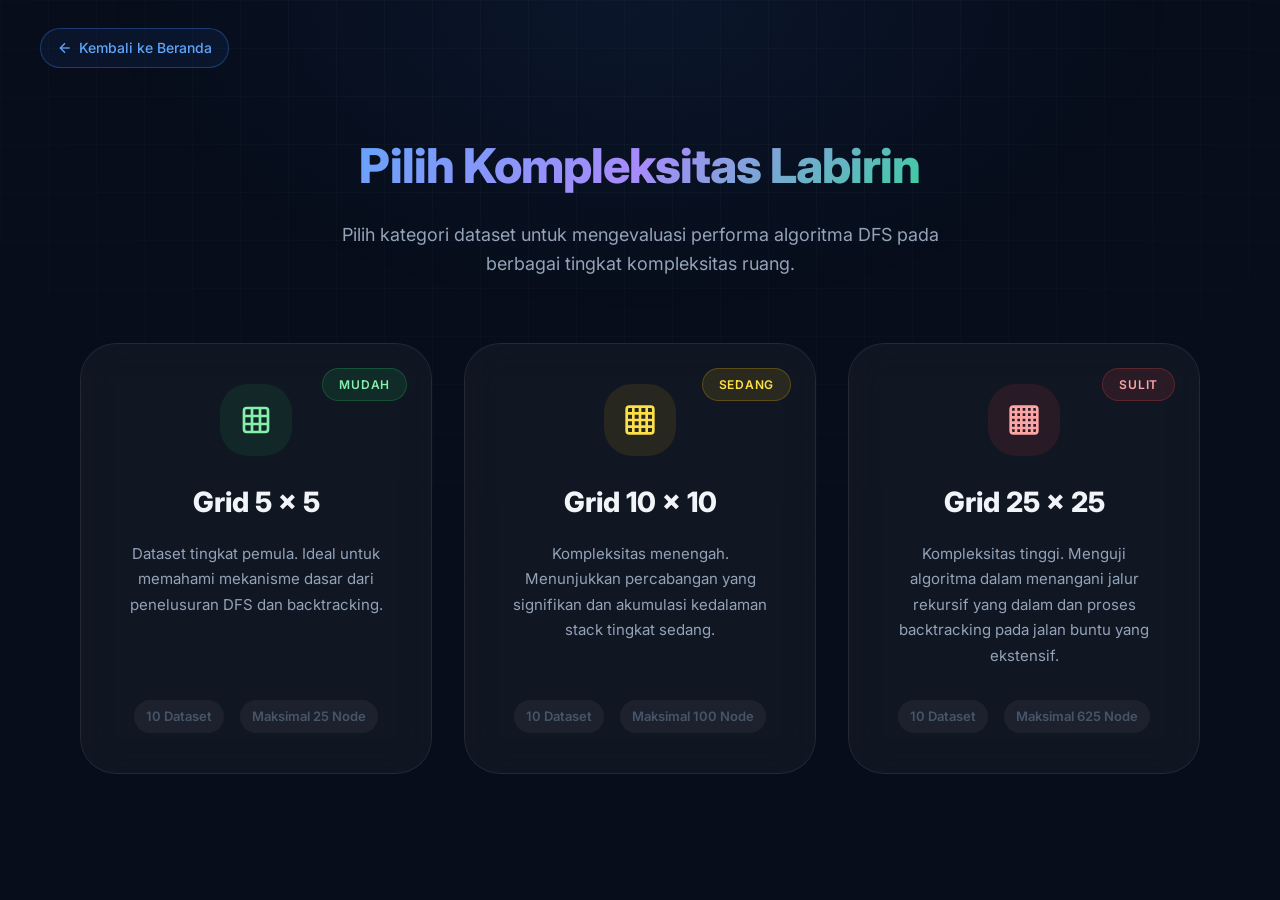
==== difficulty.html @ 2b6003bc "project done" ====
<!DOCTYPE html>
<html lang="id">

<head>
  <meta charset="UTF-8">
  <meta name="viewport" content="width=device-width, initial-scale=1.0">
  <title>Pilih Tingkat Kesulitan — Visualisasi Labirin DFS</title>
  <link rel="stylesheet" href="css/style.css">
  <link rel="stylesheet" href="css/difficulty.css">
</head>

<body>

  <div class="bg-grid"></div>
  <div class="bg-gradient"></div>

  <header class="page-header">
    <a href="index.html" class="back-btn">
      <svg width="16" height="16" viewBox="0 0 24 24" fill="none" stroke="currentColor" stroke-width="2">
        <line x1="19" y1="12" x2="5" y2="12" />
        <polyline points="12 19 5 12 12 5" />
      </svg>
      Kembali ke Beranda
    </a>
  </header>

  <main class="difficulty-page">
    <div class="difficulty-header stagger">
      <h1 class="gradient-text">Pilih Kompleksitas Labirin</h1>
      <p>Pilih kategori dataset untuk mengevaluasi performa algoritma DFS pada berbagai tingkat kompleksitas ruang.</p>
    </div>

    <div class="difficulty-grid stagger">

      <a href="maze-list.html?level=easy" class="diff-card glass-card card-easy">
        <div class="diff-icon">
          <svg width="32" height="32" viewBox="0 0 24 24" fill="none" stroke="currentColor" stroke-width="2">
            <rect x="3" y="3" width="18" height="18" rx="2" ry="2" />
            <line x1="3" y1="9" x2="21" y2="9" />
            <line x1="3" y1="15" x2="21" y2="15" />
            <line x1="9" y1="3" x2="9" y2="21" />
            <line x1="15" y1="3" x2="15" y2="21" />
          </svg>
        </div>
        <span class="badge badge-easy diff-badge">Mudah</span>
        <h2>Grid 5 × 5</h2>
        <p>Dataset tingkat pemula. Ideal untuk memahami mekanisme dasar dari penelusuran DFS dan backtracking.</p>
        <div class="diff-meta">
          <span>10 Dataset</span>
          <span>Maksimal 25 Node</span>
        </div>
      </a>

      <a href="maze-list.html?level=medium" class="diff-card glass-card card-medium">
        <div class="diff-icon">
          <svg width="32" height="32" viewBox="0 0 24 24" fill="none" stroke="currentColor" stroke-width="2">
            <rect x="2" y="2" width="20" height="20" rx="2" ry="2" />
            <line x1="2" y1="7" x2="22" y2="7" />
            <line x1="2" y1="12" x2="22" y2="12" />
            <line x1="2" y1="17" x2="22" y2="17" />
            <line x1="7" y1="2" x2="7" y2="22" />
            <line x1="12" y1="2" x2="12" y2="22" />
            <line x1="17" y1="2" x2="17" y2="22" />
          </svg>
        </div>
        <span class="badge badge-medium diff-badge">Sedang</span>
        <h2>Grid 10 × 10</h2>
        <p>Kompleksitas menengah. Menunjukkan percabangan yang signifikan dan akumulasi kedalaman stack tingkat sedang.
        </p>
        <div class="diff-meta">
          <span>10 Dataset</span>
          <span>Maksimal 100 Node</span>
        </div>
      </a>

      <a href="maze-list.html?level=hard" class="diff-card glass-card card-hard">
        <div class="diff-icon">
          <svg width="32" height="32" viewBox="0 0 24 24" fill="none" stroke="currentColor" stroke-width="2">
            <rect x="2" y="2" width="20" height="20" rx="2" ry="2" />
            <path d="M2 6h20M2 10h20M2 14h20M2 18h20M6 2v20M10 2v20M14 2v20M18 2v20" />
          </svg>
        </div>
        <span class="badge badge-hard diff-badge">Sulit</span>
        <h2>Grid 25 × 25</h2>
        <p>Kompleksitas tinggi. Menguji algoritma dalam menangani jalur rekursif yang dalam dan proses backtracking pada
          jalan buntu yang ekstensif.</p>
        <div class="diff-meta">
          <span>10 Dataset</span>
          <span>Maksimal 625 Node</span>
        </div>
      </a>

    </div>
  </main>

</body>

</html>
---- css/style.css ----
/**
 * css/style.css
 * Global Design System — DFS Maze Visualization
 *
 * Defines CSS custom properties (design tokens) and shared utility classes
 * used across all pages. Individual pages import additional per-page styles.
 */

@import url('https://fonts.googleapis.com/css2?family=Inter:wght@300;400;500;600;700;800;900&family=JetBrains+Mono:wght@400;500;700&display=swap');

/* ============================================================
   DESIGN TOKENS
============================================================ */

:root {
  /* Backgrounds */
  --bg-primary:    #070d1a;
  --bg-secondary:  #0d1629;
  --bg-tertiary:   #111827;
  --bg-card:       rgba(255, 255, 255, 0.04);
  --bg-card-hover: rgba(255, 255, 255, 0.07);

  /* Borders */
  --border:        rgba(255, 255, 255, 0.08);
  --border-accent: rgba(59, 130, 246, 0.35);
  --border-strong: rgba(255, 255, 255, 0.15);

  /* Text */
  --text-primary:  #f1f5f9;
  --text-secondary:#94a3b8;
  --text-muted:    #475569;

  /* Accent Colors */
  --blue:    #3b82f6;
  --blue-lt: #60a5fa;
  --blue-dk: #1d4ed8;
  --green:   #22c55e;
  --red:     #ef4444;
  --orange:  #f97316;
  --purple:  #8b5cf6;
  --cyan:    #06b6d4;
  --yellow:  #eab308;

  /* Maze Cell Colors */
  --cell-wall:      #0e1621;
  --cell-path:      #1a2540;
  --cell-start:     #22c55e;
  --cell-finish:    #ef4444;
  --cell-visited:   #2563eb;
  --cell-backtrack: #ea580c;
  --cell-solution:  #86efac;
  --cell-player:    #8b5cf6;

  /* Typography */
  --font:      'Inter', system-ui, -apple-system, sans-serif;
  --font-mono: 'JetBrains Mono', 'Fira Code', 'Courier New', monospace;

  /* Border Radius */
  --r-xs:  4px;
  --r-sm:  8px;
  --r-md:  14px;
  --r-lg:  20px;
  --r-xl:  28px;
  --r-2xl: 36px;
  --r-full: 9999px;

  /* Transitions */
  --t-fast: 0.15s ease;
  --t-base: 0.25s ease;
  --t-slow: 0.4s  ease;

  /* Shadows */
  --shadow-sm:  0 2px 8px rgba(0,0,0,0.4);
  --shadow-md:  0 8px 24px rgba(0,0,0,0.5);
  --shadow-lg:  0 20px 48px rgba(0,0,0,0.6);
  --shadow-glow-blue:   0 0 24px rgba(59,130,246,0.3);
  --shadow-glow-green:  0 0 24px rgba(34,197,94,0.3);
}

/* ============================================================
   RESET & BASE
============================================================ */

*, *::before, *::after {
  margin:      0;
  padding:     0;
  box-sizing:  border-box;
}

html {
  scroll-behavior: smooth;
}

body {
  font-family:      var(--font);
  background-color: var(--bg-primary);
  color:            var(--text-primary);
  min-height:       100vh;
  overflow-x:       hidden;
  line-height:      1.6;
  -webkit-font-smoothing: antialiased;
}

a {
  color: inherit;
  text-decoration: none;
}

button {
  font-family: var(--font);
  cursor:      pointer;
  border:      none;
  outline:     none;
}

img, canvas, svg {
  display: block;
  max-width: 100%;
}

/* ============================================================
   ANIMATED BACKGROUND GRID
============================================================ */

.bg-grid {
  position: fixed;
  inset: 0;
  z-index: -1;
  background:
    linear-gradient(rgba(255,255,255,0.025) 1px, transparent 1px),
    linear-gradient(90deg, rgba(255,255,255,0.025) 1px, transparent 1px);
  background-size: 48px 48px;
  mask-image: radial-gradient(ellipse 80% 80% at 50% 0%, black 30%, transparent 100%);
}

/* Gradient overlay for depth */
.bg-gradient {
  position: fixed;
  inset: 0;
  z-index: -1;
  background: radial-gradient(ellipse 60% 50% at 50% 0%,
    rgba(59,130,246,0.08) 0%,
    transparent 70%
  );
}

/* ============================================================
   SHARED HEADER / NAV
============================================================ */

.page-header {
  display:        flex;
  align-items:    center;
  gap:            16px;
  padding:        28px 40px 0;
  max-width:      1400px;
  margin:         0 auto;
}

.back-btn {
  display:        inline-flex;
  align-items:    center;
  gap:            6px;
  color:          var(--blue-lt);
  font-size:      14px;
  font-weight:    500;
  padding:        8px 16px;
  border-radius:  var(--r-full);
  border:         1px solid var(--border-accent);
  background:     rgba(59,130,246,0.08);
  transition:     background var(--t-fast), transform var(--t-fast);
}
.back-btn:hover {
  background:  rgba(59,130,246,0.18);
  transform:   translateX(-2px);
}

/* ============================================================
   BADGE
============================================================ */

.badge {
  display:        inline-flex;
  align-items:    center;
  gap:            8px;
  padding:        6px 16px;
  border-radius:  var(--r-full);
  font-size:      12px;
  font-weight:    600;
  letter-spacing: 0.06em;
  text-transform: uppercase;
}

.badge-blue {
  background: rgba(59,130,246,0.15);
  color:      var(--blue-lt);
  border:     1px solid rgba(59,130,246,0.25);
}

.badge-green {
  background: rgba(34,197,94,0.15);
  color:      #86efac;
  border:     1px solid rgba(34,197,94,0.25);
}

.badge-easy   { background: rgba(34,197,94,0.12);  color: #86efac; border: 1px solid rgba(34,197,94,0.25); }
.badge-medium { background: rgba(234,179,8,0.12);   color: #fde047; border: 1px solid rgba(234,179,8,0.25); }
.badge-hard   { background: rgba(239,68,68,0.12);   color: #fca5a5; border: 1px solid rgba(239,68,68,0.25); }

/* ============================================================
   GLASS CARD
============================================================ */

.glass-card {
  background:     var(--bg-card);
  border:         1px solid var(--border);
  border-radius:  var(--r-xl);
  backdrop-filter: blur(20px);
  -webkit-backdrop-filter: blur(20px);
  transition:     background var(--t-base), border-color var(--t-base), transform var(--t-base), box-shadow var(--t-base);
}

.glass-card:hover {
  background:    var(--bg-card-hover);
  border-color:  var(--border-strong);
}

/* ============================================================
   BUTTONS
============================================================ */

.btn {
  display:        inline-flex;
  align-items:    center;
  justify-content:center;
  gap:            8px;
  padding:        12px 28px;
  border-radius:  var(--r-md);
  font-size:      15px;
  font-weight:    600;
  transition:     all var(--t-base);
  white-space:    nowrap;
}

.btn-primary {
  background: var(--blue);
  color:      white;
  box-shadow: 0 4px 16px rgba(59,130,246,0.35);
}
.btn-primary:hover {
  background:  var(--blue-lt);
  transform:   translateY(-2px);
  box-shadow:  0 8px 24px rgba(59,130,246,0.45);
}
.btn-primary:active { transform: translateY(0); }

.btn-ghost {
  background: transparent;
  color:      var(--text-secondary);
  border:     1px solid var(--border);
}
.btn-ghost:hover {
  background:   var(--bg-card-hover);
  color:        var(--text-primary);
  border-color: var(--border-strong);
}

.btn-danger {
  background: rgba(239,68,68,0.15);
  color:      #fca5a5;
  border:     1px solid rgba(239,68,68,0.3);
}
.btn-danger:hover {
  background: rgba(239,68,68,0.25);
  color:      white;
}

.btn-success {
  background: rgba(34,197,94,0.15);
  color:      #86efac;
  border:     1px solid rgba(34,197,94,0.3);
}
.btn-success:hover {
  background: rgba(34,197,94,0.25);
  color:      white;
}

/* ============================================================
   SECTION TITLE
============================================================ */

.section-title {
  font-size:   11px;
  font-weight: 700;
  letter-spacing: 0.12em;
  text-transform: uppercase;
  color: var(--text-muted);
  margin-bottom: 14px;
  display: flex;
  align-items: center;
  gap: 8px;
}
.section-title::after {
  content: '';
  flex: 1;
  height: 1px;
  background: var(--border);
}

/* ============================================================
   STAT ITEM (shared between solver & result)
============================================================ */

.stat-item {
  display:      flex;
  align-items:  center;
  justify-content: space-between;
  padding:      10px 0;
  border-bottom: 1px solid var(--border);
  font-size:    14px;
}
.stat-item:last-child { border-bottom: none; }

.stat-label {
  color: var(--text-secondary);
  display: flex;
  align-items: center;
  gap: 8px;
}

.stat-value {
  font-family:  var(--font-mono);
  font-weight:  600;
  color:        var(--text-primary);
  font-size:    15px;
}

.stat-value.highlight { color: var(--blue-lt); }

/* ============================================================
   SCROLLBAR
============================================================ */

::-webkit-scrollbar       { width: 6px; height: 6px; }
::-webkit-scrollbar-track { background: transparent; }
::-webkit-scrollbar-thumb { background: rgba(255,255,255,0.12); border-radius: 3px; }
::-webkit-scrollbar-thumb:hover { background: rgba(255,255,255,0.22); }

/* ============================================================
   ANIMATIONS
============================================================ */

@keyframes fadeIn {
  from { opacity: 0; }
  to   { opacity: 1; }
}

@keyframes slideUp {
  from { opacity: 0; transform: translateY(24px); }
  to   { opacity: 1; transform: translateY(0); }
}

@keyframes slideDown {
  from { opacity: 0; transform: translateY(-12px); }
  to   { opacity: 1; transform: translateY(0); }
}

@keyframes pulse {
  0%, 100% { opacity: 1; }
  50%       { opacity: 0.55; }
}

@keyframes glow {
  0%, 100% { box-shadow: 0 0 8px  rgba(59,130,246,0.3); }
  50%       { box-shadow: 0 0 20px rgba(59,130,246,0.6); }
}

@keyframes float {
  0%, 100% { transform: translateY(0); }
  50%       { transform: translateY(-8px); }
}

.animate-fade-in  { animation: fadeIn  0.5s ease forwards; }
.animate-slide-up { animation: slideUp 0.5s ease forwards; }

/* Staggered children */
.stagger > * { opacity: 0; animation: slideUp 0.5s ease forwards; }
.stagger > *:nth-child(1) { animation-delay: 0.0s; }
.stagger > *:nth-child(2) { animation-delay: 0.1s; }
.stagger > *:nth-child(3) { animation-delay: 0.2s; }
.stagger > *:nth-child(4) { animation-delay: 0.3s; }
.stagger > *:nth-child(5) { animation-delay: 0.4s; }
.stagger > *:nth-child(6) { animation-delay: 0.5s; }

/* ============================================================
   GRADIENT TEXT UTILITY
============================================================ */

.gradient-text {
  background: linear-gradient(135deg, #60a5fa 0%, #a78bfa 50%, #34d399 100%);
  -webkit-background-clip: text;
  -webkit-text-fill-color: transparent;
  background-clip: text;
}

/* ============================================================
   DIVIDER
============================================================ */

.divider {
  height:     1px;
  background: var(--border);
  margin:     24px 0;
}

/* ============================================================
   EMPTY STATE
============================================================ */

.empty-state {
  text-align:  center;
  padding:     60px 24px;
  color:       var(--text-muted);
}
.empty-state-icon {
  font-size:   48px;
  margin-bottom: 16px;
}

/* ============================================================
   TOAST NOTIFICATION
============================================================ */

.toast {
  position:   fixed;
  bottom:     28px;
  left:       50%;
  transform:  translateX(-50%) translateY(80px);
  background: rgba(30,41,59,0.95);
  border:     1px solid var(--border-strong);
  border-radius: var(--r-lg);
  padding:    14px 24px;
  font-size:  14px;
  font-weight: 500;
  backdrop-filter: blur(20px);
  z-index:    1000;
  transition: transform var(--t-base);
  white-space: nowrap;
}
.toast.show { transform: translateX(-50%) translateY(0); }

/* ============================================================
   RESPONSIVE UTILITIES & HELPERS
============================================================ */

.hide { display: none !important; }

@media (max-width: 768px) {
  .page-header { padding: 20px 20px 0; }
  .hide-mobile { display: none !important; }
}
---- css/difficulty.css ----
/**
 * css/difficulty.css
 */

.difficulty-page {
  max-width:     1200px;
  margin:        0 auto;
  padding:       60px 40px 100px;
  display:       flex;
  flex-direction: column;
  align-items:   center;
  min-height:    calc(100vh - 80px);
}

.difficulty-header {
  text-align:    center;
  margin-bottom: 64px;
  max-width:     600px;
}

.difficulty-header h1 {
  font-size:   48px;
  font-weight: 800;
  margin-bottom: 16px;
  letter-spacing: -0.02em;
}

.difficulty-header p {
  font-size:   18px;
  color:       var(--text-secondary);
  line-height: 1.6;
}

.difficulty-grid {
  display:               grid;
  grid-template-columns: repeat(auto-fit, minmax(320px, 1fr));
  gap:                   32px;
  width:                 100%;
}

.diff-card {
  display:        flex;
  flex-direction: column;
  padding:        40px;
  border-radius:  var(--r-2xl);
  text-align:     center;
  position:       relative;
  overflow:       hidden;
  transition:     all 0.3s cubic-bezier(0.4, 0, 0.2, 1);
  text-decoration:none;
}

/* Hover glow effects based on difficulty */
.card-easy:hover   { box-shadow: 0 12px 40px rgba(34,197,94,0.15);  border-color: rgba(34,197,94,0.3);  transform: translateY(-6px); }
.card-medium:hover { box-shadow: 0 12px 40px rgba(234,179,8,0.15);  border-color: rgba(234,179,8,0.3);  transform: translateY(-6px); }
.card-hard:hover   { box-shadow: 0 12px 40px rgba(239,68,68,0.15);  border-color: rgba(239,68,68,0.3);  transform: translateY(-6px); }

.diff-icon {
  width:         72px;
  height:        72px;
  border-radius: var(--r-xl);
  display:       flex;
  align-items:   center;
  justify-content: center;
  margin:        0 auto 24px;
}

.card-easy .diff-icon   { background: rgba(34,197,94,0.1); color: #86efac; }
.card-medium .diff-icon { background: rgba(234,179,8,0.1);  color: #fde047; }
.card-hard .diff-icon   { background: rgba(239,68,68,0.1);  color: #fca5a5; }

.diff-badge {
  position:  absolute;
  top:       24px;
  right:     24px;
}

.diff-card h2 {
  font-size:   28px;
  font-weight: 800;
  color:       var(--text-primary);
  margin-bottom: 16px;
}

.diff-card p {
  color:       var(--text-secondary);
  font-size:   15px;
  line-height: 1.7;
  flex:        1;
}

.diff-meta {
  margin-top:  32px;
  display:     flex;
  align-items: center;
  justify-content: center;
  gap:         16px;
  font-size:   13px;
  font-weight: 600;
  color:       var(--text-muted);
}

.diff-meta span {
  background:  rgba(255,255,255,0.05);
  padding:     6px 12px;
  border-radius: var(--r-full);
}

@media (max-width: 768px) {
  .difficulty-header h1 { font-size: 36px; }
  .difficulty-page { padding: 40px 20px; }
  .diff-card { padding: 32px 24px; }
}
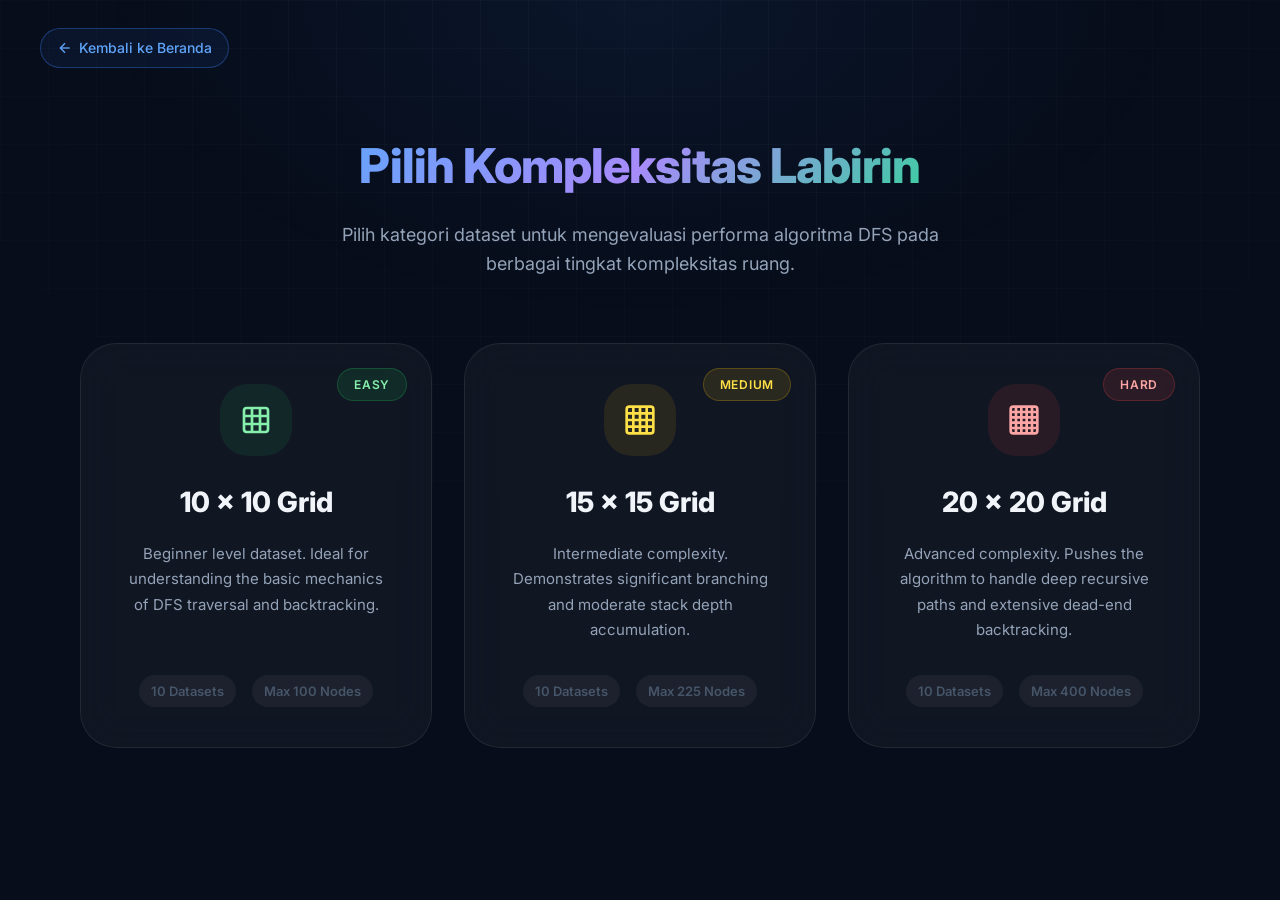
==== commit 725a36bb: "Update maze difficulty levels and grid sizes in HTML and JavaScript - Changed difficulty labels from" ====
--- a/difficulty.html
+++ b/difficulty.html
@@ -42,12 +42,12 @@
             <line x1="15" y1="3" x2="15" y2="21" />
           </svg>
         </div>
-        <span class="badge badge-easy diff-badge">Mudah</span>
-        <h2>Grid 5 × 5</h2>
-        <p>Dataset tingkat pemula. Ideal untuk memahami mekanisme dasar dari penelusuran DFS dan backtracking.</p>
+        <span class="badge badge-easy diff-badge">Easy</span>
+        <h2>10 × 10 Grid</h2>
+        <p>Beginner level dataset. Ideal for understanding the basic mechanics of DFS traversal and backtracking.</p>
         <div class="diff-meta">
-          <span>10 Dataset</span>
-          <span>Maksimal 25 Node</span>
+          <span>10 Datasets</span>
+          <span>Max 100 Nodes</span>
         </div>
       </a>
 
@@ -63,13 +63,12 @@
             <line x1="17" y1="2" x2="17" y2="22" />
           </svg>
         </div>
-        <span class="badge badge-medium diff-badge">Sedang</span>
-        <h2>Grid 10 × 10</h2>
-        <p>Kompleksitas menengah. Menunjukkan percabangan yang signifikan dan akumulasi kedalaman stack tingkat sedang.
-        </p>
+        <span class="badge badge-medium diff-badge">Medium</span>
+        <h2>15 × 15 Grid</h2>
+        <p>Intermediate complexity. Demonstrates significant branching and moderate stack depth accumulation.</p>
         <div class="diff-meta">
-          <span>10 Dataset</span>
-          <span>Maksimal 100 Node</span>
+          <span>10 Datasets</span>
+          <span>Max 225 Nodes</span>
         </div>
       </a>
 
@@ -80,13 +79,12 @@
             <path d="M2 6h20M2 10h20M2 14h20M2 18h20M6 2v20M10 2v20M14 2v20M18 2v20" />
           </svg>
         </div>
-        <span class="badge badge-hard diff-badge">Sulit</span>
-        <h2>Grid 25 × 25</h2>
-        <p>Kompleksitas tinggi. Menguji algoritma dalam menangani jalur rekursif yang dalam dan proses backtracking pada
-          jalan buntu yang ekstensif.</p>
+        <span class="badge badge-hard diff-badge">Hard</span>
+        <h2>20 × 20 Grid</h2>
+        <p>Advanced complexity. Pushes the algorithm to handle deep recursive paths and extensive dead-end backtracking.</p>
         <div class="diff-meta">
-          <span>10 Dataset</span>
-          <span>Maksimal 625 Node</span>
+          <span>10 Datasets</span>
+          <span>Max 400 Nodes</span>
         </div>
       </a>
 
